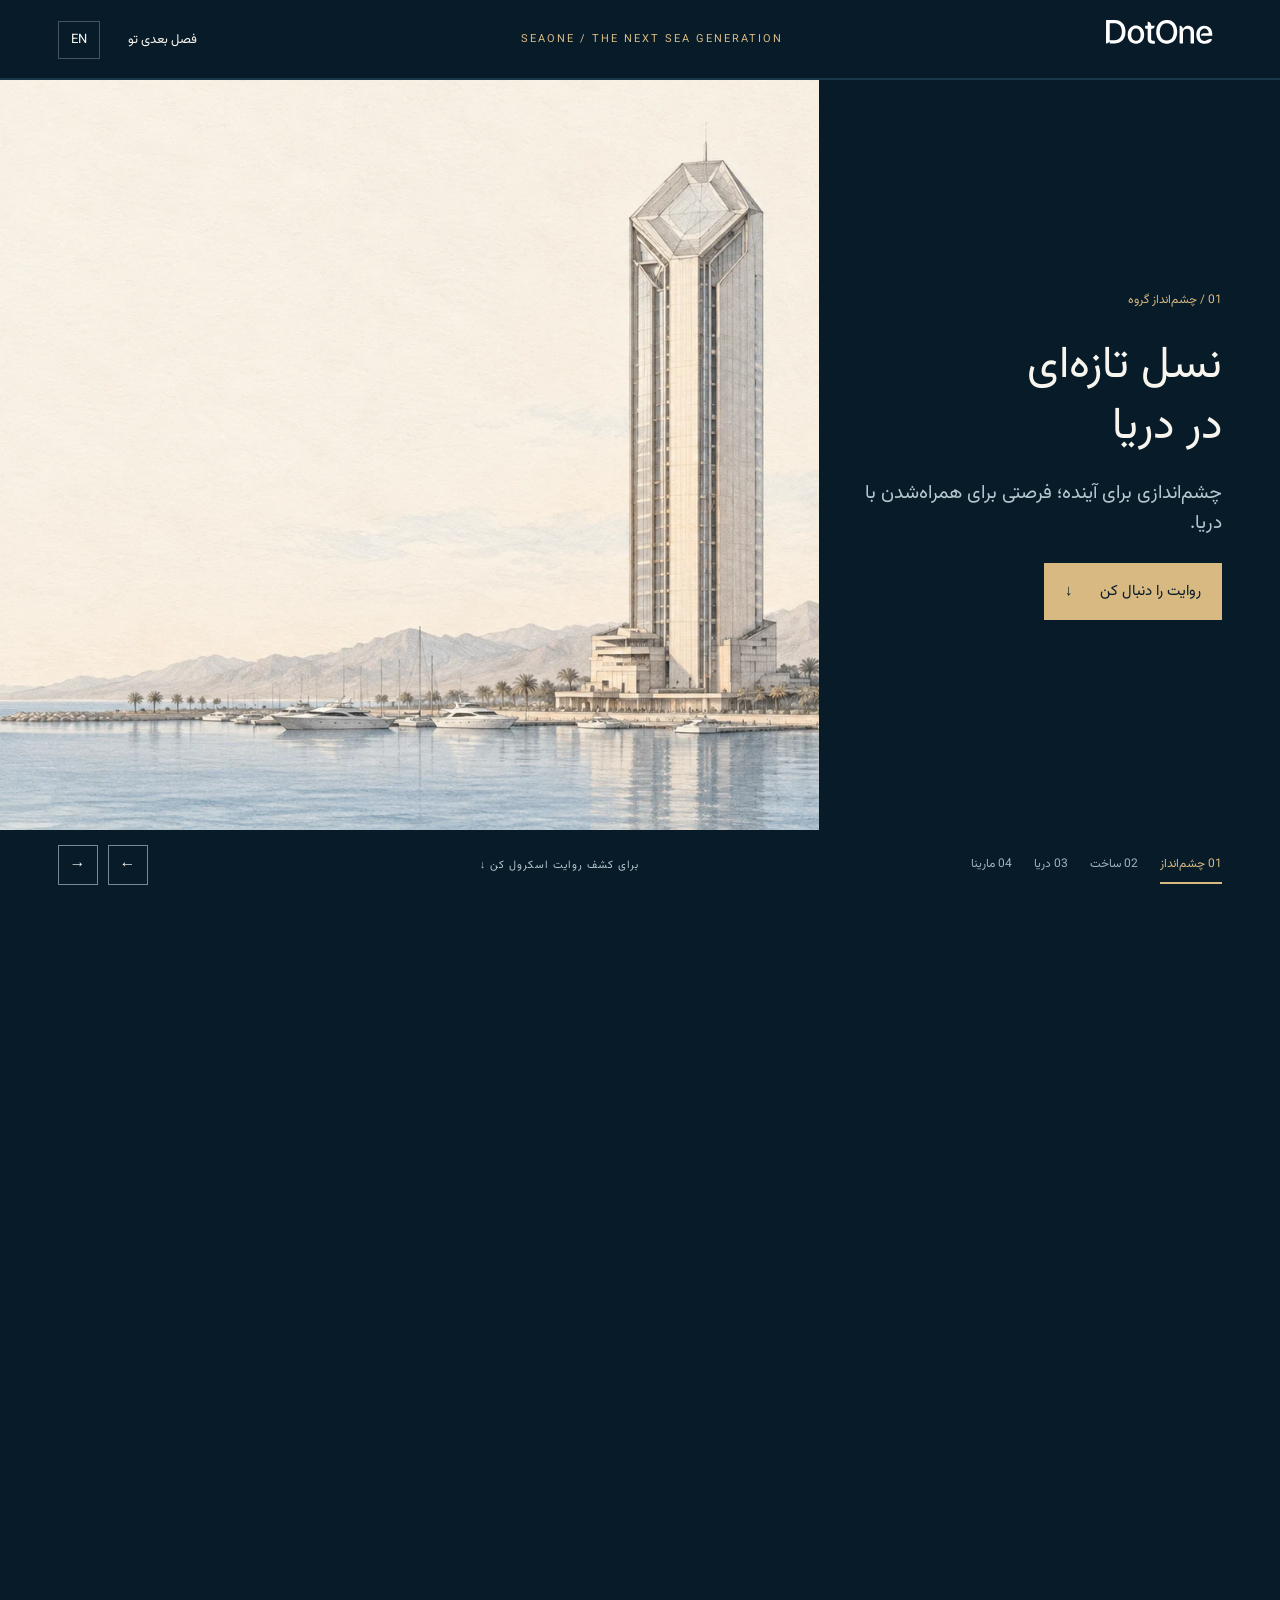
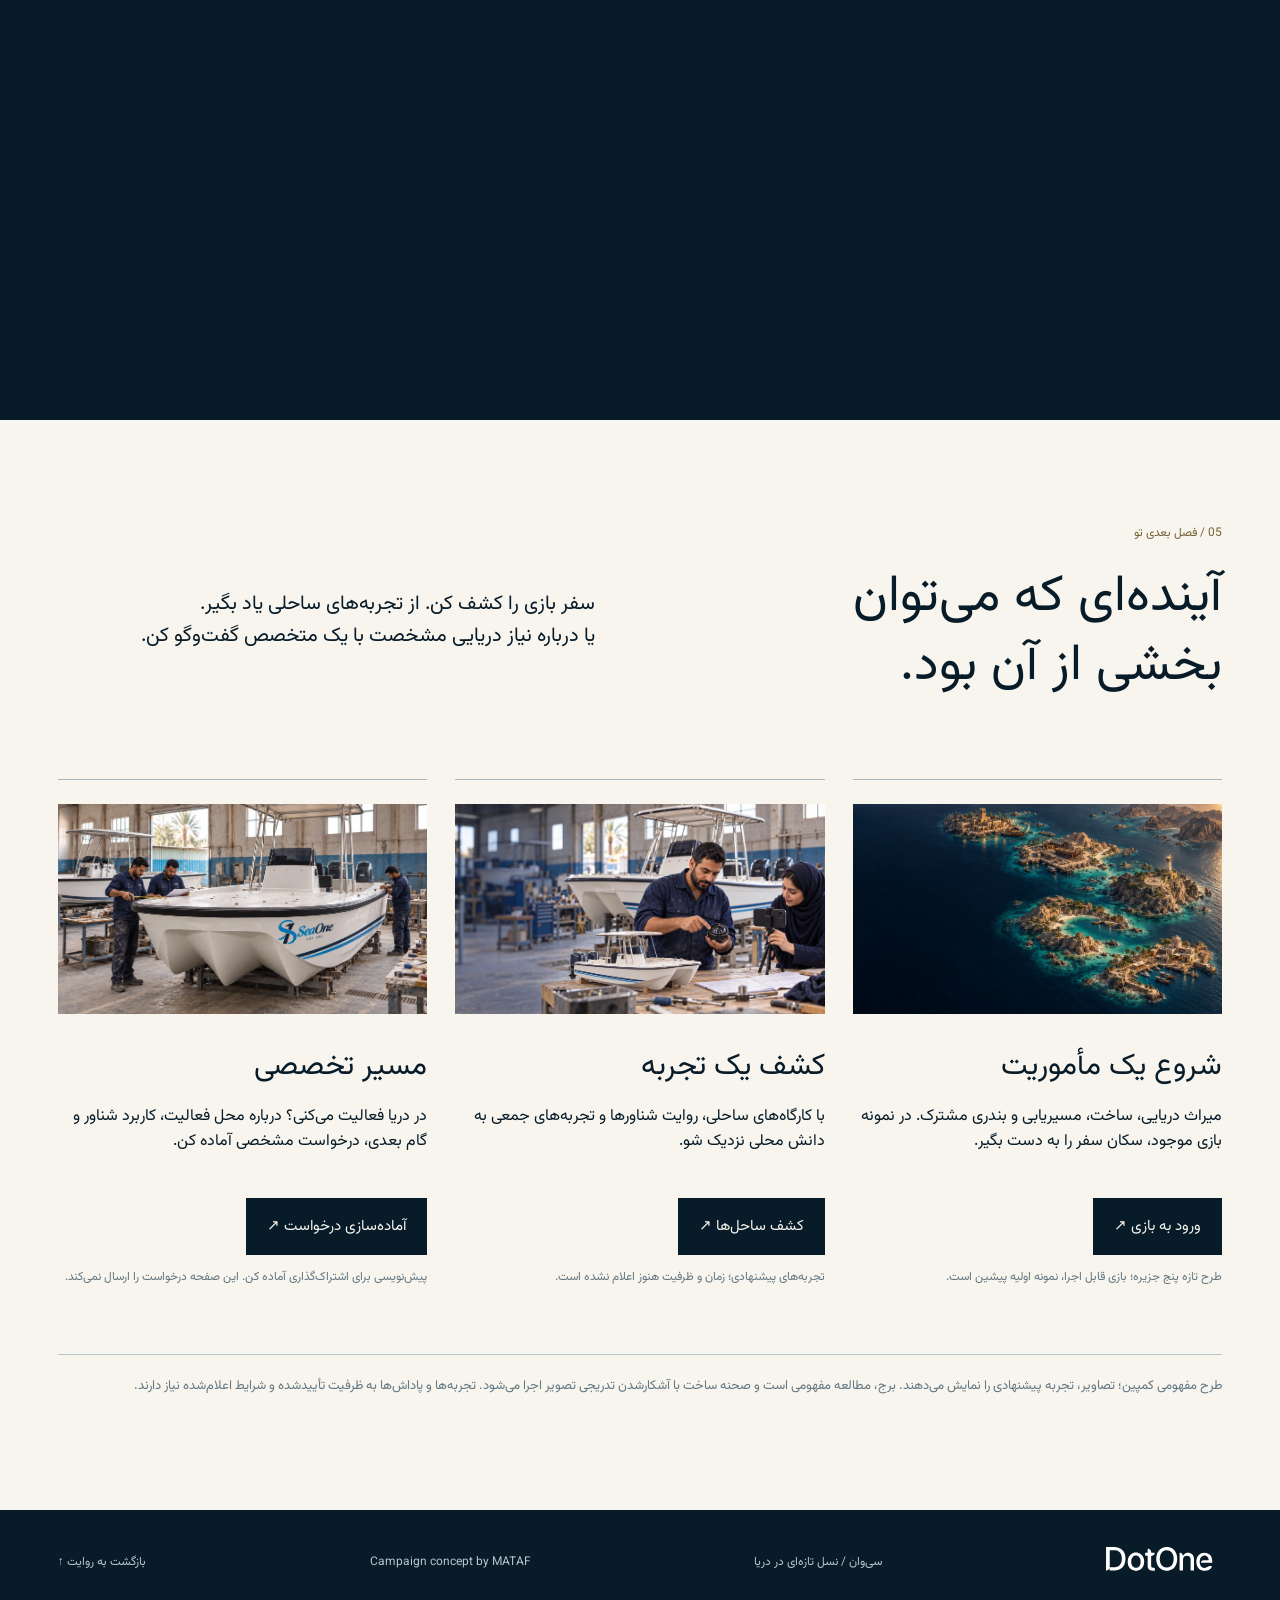
==== fa.html @ f6e58568 "Publish bilingual SeaOne scroll landing with campaign images and voyage prototypes" ====
<!DOCTYPE html><html lang="fa" dir="rtl"><head><meta charset="utf-8"><meta name="viewport" content="width=device-width,initial-scale=1"><meta name="theme-color" content="#071b29"><meta name="description" content="نسل تازه‌ای در دریا؛ روایت دات‌وان و سی‌وان از چشم‌انداز و ساخت شناور تا دریا و مارینا."/><title>سی‌وان؛ نسل تازه‌ای در دریا</title><link rel="preload" as="image" href="assets/story/tower.webp"><link rel="stylesheet" href="story.css?v=20261009"></head><body class="rtl"><a class="skip" href="#join">عبور از روایت و انتخاب مسیر</a><header><a href="fa.html" aria-label="Dot One"><img class="logo" src="assets/dotone_source_mark.svg" alt="Dot One"></a><span class="brand">SEAONE / THE NEXT SEA GENERATION</span><div class="nav-right"><a href="#join">فصل بعدی تو</a><a class="lang" href="index.html" lang="en">EN</a></div></header><div class="progress" aria-hidden="true"><i></i></div><main><div class="story"><div class="stage"><div class="visual"><img src="assets/story/tower.webp" data-scene="0" class="active" alt="طرح مفهومی برج دات‌وان کنار دریا" width="1672" height="941" decoding="async" fetchpriority=high><img src="assets/story/shipyard.webp" data-scene="1" class=" assembly" alt="شناور مرجع سی‌وان در کارگاه ساخت" width="1672" height="941" decoding="async" ><img src="assets/story/sea.webp" data-scene="2" class="" alt="شناور مرجع سی‌وان در دریا" width="1672" height="941" decoding="async" ><img src="assets/story/marina.webp" data-scene="3" class="" alt="شناور مرجع سی‌وان در اسکله ایرانی" width="1672" height="941" decoding="async" ></div><section class="copy active" data-scene="0" style="--image:url(assets/story/tower.webp)" aria-hidden="false"><span class="eyebrow">01 / چشم‌انداز گروه</span><h1>نسل تازه‌ای<br>در دریا</h1><p>چشم‌اندازی برای آینده؛ فرصتی برای همراه‌شدن با دریا.</p><button class="button" data-jump="1">روایت را دنبال کن<span aria-hidden="true">↓</span></button></section><section class="copy " data-scene="1" style="--image:url(assets/story/shipyard.webp)" aria-hidden="true"><span class="eyebrow">02 / ساخت شناور سی‌وان</span><h2>شناوری که<br>شکل می‌گیرد</h2><p>بدنه، تجهیزات و آزمون؛<br>توانمندی‌ای که می‌توان دید.</p><button class="button" data-jump="2">ادامه تا دریا<span aria-hidden="true">↓</span></button></section><section class="copy " data-scene="2" style="--image:url(assets/story/sea.webp)" aria-hidden="true"><span class="eyebrow">03 / ناوگان در دریا</span><h2>آینده‌ای<br>در حرکت</h2><p>شناور، روایت را پیش می‌برد.<br>آدم‌ها به آن معنا می‌دهند.</p><button class="button" data-jump="3">ساحل را کشف کن<span aria-hidden="true">↓</span></button></section><section class="copy " data-scene="3" style="--image:url(assets/story/marina.webp)" aria-hidden="true"><span class="eyebrow">04 / دعوت به مارینا</span><h2>جای تو<br>کنار دریا</h2><p>از کنجکاوی شروع کن.<br>راهی برای یادگیری، بازی و مشارکت پیدا کن.</p><a class="button" href="#join">مسیرت را انتخاب کن<span aria-hidden="true">↓</span></a></section><div class="part-label" aria-hidden="true"></div><div class="story-bar"><nav class="chapters" aria-label="فصل‌های روایت"><button data-jump="0" aria-label="چشم‌انداز">01 <span>چشم‌انداز</span></button><button data-jump="1" aria-label="ساخت">02 <span>ساخت</span></button><button data-jump="2" aria-label="دریا">03 <span>دریا</span></button><button data-jump="3" aria-label="مارینا">04 <span>مارینا</span></button></nav><span class="hint">برای کشف روایت اسکرول کن ↓</span><div class="arrows"><button id="prev" aria-label="فصل قبل">←</button><button id="next" aria-label="فصل بعد">→</button></div></div></div></div><section class="join" id="join"><div class="join-intro"><div><span class="eyebrow">05 / فصل بعدی تو</span><h2>آینده‌ای که می‌توان<br>بخشی از آن بود.</h2></div><p>سفر بازی را کشف کن. از تجربه‌های ساحلی یاد بگیر.<br>یا درباره نیاز دریایی مشخصت با یک متخصص گفت‌وگو کن.</p></div><div class="paths"><article class="path"><img src="assets/story/islands.webp" alt="پنج جزیره در طرح مفهومی بازی سی‌وان" loading="lazy" width="1672" height="941"><h3>شروع یک مأموریت</h3><p>میراث دریایی، ساخت، مسیریابی و بندری مشترک. در نمونه بازی موجود، سکان سفر را به دست بگیر.</p><button class="button" data-open="game">ورود به بازی ↗</button><p class="small">طرح تازه پنج جزیره؛ بازی قابل اجرا، نمونه اولیه پیشین است.</p></article><article class="path"><img src="assets/story/workshop.webp" alt="طرح مفهومی کارگاه مدل شناور" loading="lazy" width="1672" height="941"><h3>کشف یک تجربه</h3><p>با کارگاه‌های ساحلی، روایت شناورها و تجربه‌های جمعی به دانش محلی نزدیک شو.</p><button class="button" data-open="chapters">کشف ساحل‌ها ↗</button><p class="small">تجربه‌های پیشنهادی؛ زمان و ظرفیت هنوز اعلام نشده است.</p></article><article class="path"><img src="assets/story/shipyard.webp" alt="شناور سی‌وان در کارگاه ساخت" loading="lazy" width="1672" height="941"><h3>مسیر تخصصی</h3><p>در دریا فعالیت می‌کنی؟ درباره محل فعالیت، کاربرد شناور و گام بعدی، درخواست مشخصی آماده کن.</p><button class="button" data-open="adviser">آماده‌سازی درخواست ↗</button><p class="small">پیش‌نویسی برای اشتراک‌گذاری آماده کن. این صفحه درخواست را ارسال نمی‌کند.</p></article></div><p class="end-note">طرح مفهومی کمپین؛ تصاویر، تجربه پیشنهادی را نمایش می‌دهند. برج، مطالعه مفهومی است و صحنه ساخت با آشکارشدن تدریجی تصویر اجرا می‌شود. تجربه‌ها و پاداش‌ها به ظرفیت تأییدشده و شرایط اعلام‌شده نیاز دارند.</p></section></main><footer><img src="assets/dotone_source_mark.svg" alt="Dot One" class="logo"><span>سی‌وان / نسل تازه‌ای در دریا</span><span>Campaign concept by MATAF</span><a href="#">بازگشت به روایت ↑</a></footer><dialog id="game" aria-labelledby="gameTitle"><div class="dialog-head"><h2 id="gameTitle">سکان را به دست بگیر</h2><button class="close" data-close aria-label="بستن بازی">×</button></div><iframe title="نمونه اولیه بازی سفر سی‌وان" data-src="voyage-fa.html"></iframe></dialog><dialog id="chapters" aria-labelledby="chaptersTitle"><div class="dialog-head"><h2 id="chaptersTitle">سه مسیر برای آشنایی با دریا</h2><button class="close" data-close aria-label="بستن تجربه‌ها">×</button></div><div class="regions"><section><h3>ساحل جنوب</h3><p>کیش و قشم نقاط پیشنهادی پایلوت‌اند. راهنمایان محلی، ساخت و میراث دریایی، محتوای این تجربه را شکل می‌دهند.</p></section><section><h3>ساحل شمال</h3><p>انزلی نقطه پیشنهادی پایلوت است. یادگیری خانوادگی و روایت‌های خزر، فرصتی برای همراه‌شدن می‌سازند.</p></section><section><h3>تهران</h3><p>روایت دریایی را با تجربه‌های شهری، کارگاه‌های ساخت و گفت‌وگوهای تخصصی کشف کن.</p></section></div><p class="small">تجربه‌های مفهومی؛ ثبت‌نام رویداد هنوز باز نشده است.</p></dialog><dialog id="adviser" aria-labelledby="adviserTitle"><div class="dialog-head"><h2 id="adviserTitle">گفت‌وگوی بعدی را آماده کن</h2><button class="close" data-close aria-label="بستن درخواست">×</button></div><p>شرح کوتاهی از نیازت برای متخصص سی‌وان آماده کن. آن را دانلود کن و از مسیر ارتباطی موردنظرت به اشتراک بگذار.</p><form id="enquiryForm"><label>بندر یا محل فعالیت<input name="Location" required maxlength="120" autocomplete="address-level2"></label><label>کاربرد موردنظر<select name="Use"><option>تجاری / صیادی</option><option>تفریحی / گردشگری</option><option>عملیات / همکاری</option></select></label><label>درباره چه موضوعی می‌خواهی گفت‌وگو کنی؟<textarea name="Brief" required maxlength="1800"></textarea></label><button class="button" type="submit">دانلود پیش‌نویس درخواست ↓</button><p class="small" id="formStatus" role="status">پیش‌نویس نزد خودت می‌ماند؛ این صفحه درخواست را ارسال نمی‌کند.</p></form></dialog><script src="story.js?v=20261009"></script></body></html>
---- story.css ----
@font-face{font-family:Vazir;src:url('assets/Vazirmatn.ttf') format('truetype');font-display:swap}*{box-sizing:border-box}html{scroll-behavior:smooth;scroll-padding-top:80px}body{margin:0;background:#071b29;color:#f7f5ed;font-family:Arial,sans-serif}body:lang(fa){font-family:Vazir,sans-serif}a{color:inherit;text-decoration:none}button,input,select,textarea{font:inherit}button,a,input,select,textarea{outline-offset:5px}button{cursor:pointer}button:disabled{opacity:.35;cursor:default}.skip{position:fixed;top:-90px;z-index:20;background:#d8b982;color:#071b29;padding:16px}.skip:focus{top:0}header{height:80px;position:fixed;inset:0 0 auto;display:flex;align-items:center;justify-content:space-between;padding:0 4.5vw;background:#071b29;z-index:10;border-bottom:1px solid #ffffff20}.logo{width:116px;height:34px;object-fit:contain}.nav-right{display:flex;align-items:center;gap:28px;font-size:13px}.brand{font-size:11px;letter-spacing:2px;color:#d8b982}.lang{border:1px solid #ffffff40;padding:8px 12px}.story{height:580svh;position:relative}.stage{height:100svh;min-height:680px;position:sticky;top:0;overflow:hidden}.visual{position:absolute;inset:80px 0 70px 36%;overflow:hidden;background:#102b39}.visual img{width:100%;height:100%;object-fit:cover;position:absolute;inset:0;opacity:0;transform:scale(1.025);transition:opacity .7s,transform 1s}.visual img.active{opacity:1;transform:scale(1)}.visual img[data-scene='0']{object-position:75% center}.visual img[data-scene='1']{object-fit:contain;background:#071b29}.visual img[data-scene='3']{object-position:60% center}.copy{position:absolute;top:80px;bottom:70px;left:4.5vw;width:28%;display:flex;flex-direction:column;justify-content:center;visibility:hidden;opacity:0;transition:opacity .5s,transform .5s;transform:translateY(12px)}.copy.active{opacity:1;visibility:visible;transform:none}.eyebrow{font-size:12px;color:#d8b982;letter-spacing:1.5px;line-height:1.7}.copy h1,.copy h2{font-family:Georgia,serif;font-weight:400;font-size:clamp(42px,4.2vw,72px);line-height:1.08;margin:26px 0 22px;letter-spacing:-1.5px}.copy p{font-size:clamp(17px,1.5vw,22px);line-height:1.55;color:#b5c7ce;max-width:370px;margin:0 0 24px}.button{display:inline-flex;justify-content:space-between;align-items:center;gap:28px;padding:16px 20px;background:#d8b982;border:1px solid #d8b982;color:#071b29;width:fit-content;min-height:48px;font-size:15px}.button.secondary{background:transparent;color:#f7f5ed;border-color:#718b99}.story-bar{position:absolute;bottom:0;left:0;right:0;height:70px;display:flex;justify-content:space-between;align-items:center;padding:0 4.5vw;background:#071b29;gap:20px}.chapters{display:flex;gap:22px}.chapters button{color:#9fb4bf;background:none;border:0;border-bottom:2px solid transparent;padding:9px 0;font-size:12px}.chapters button[aria-current='step']{color:#d8b982;border-color:#d8b982}.arrows{display:flex;gap:10px}.arrows button{border:1px solid #718b99;background:transparent;color:#f7f5ed;width:40px;height:40px}.progress{height:2px;position:fixed;top:78px;left:0;width:100%;background:#183949;z-index:12}.progress i{display:block;width:0;height:100%;background:#d8b982}.hint{font-size:11px;color:#b5c7ce;letter-spacing:1px}.part-label{position:absolute;bottom:94px;right:3vw;font-size:12px;padding:10px 14px;color:#071b29;background:#f7f5ed;opacity:0}.part-label.on{opacity:1}.assembly{clip-path:inset(0 0 0 var(--reveal,100%))}.join{scroll-margin-top:80px;background:#f7f5ed;color:#071b29;padding:100px 4.5vw}.join-intro{display:grid;grid-template-columns:1fr 1fr;gap:7vw;align-items:center;margin-bottom:60px}.join h2{font-family:Georgia,serif;font-size:clamp(36px,4vw,64px);font-weight:400;line-height:1.1;margin:18px 0}.join-intro p{font-size:20px;line-height:1.6}.join .eyebrow{color:#786136}.paths{display:grid;grid-template-columns:repeat(3,1fr);gap:28px}.path{border-top:1px solid #aab6bc;padding-top:24px}.path img{width:100%;height:210px;object-fit:cover}.path h3{font-family:Georgia,serif;font-size:30px;font-weight:400;margin:24px 0 14px}.path p{font-size:16px;line-height:1.6;min-height:78px}.path button{background:#071b29;color:#f7f5ed;border-color:#071b29}.path .small,.small{font-size:12px;line-height:1.7;min-height:0;color:#647783}.end-note{margin-top:55px;border-top:1px solid #b5c7ce;padding-top:20px;font-size:13px;line-height:1.7;color:#647783}footer{display:flex;justify-content:space-between;padding:35px 4.5vw;align-items:center;font-size:12px;color:#b5c7ce}dialog{border:1px solid #718b99;background:#071b29;color:#f7f5ed;width:min(900px,92vw);max-height:88svh;padding:28px}dialog::backdrop{background:#020b14da}.dialog-head{display:flex;align-items:center;justify-content:space-between;gap:20px;margin-bottom:22px}.dialog-head h2{font-family:Georgia,serif;font-weight:400;font-size:28px;margin:0}.close{background:none;border:1px solid #718b99;color:#fff;padding:10px 14px}iframe{width:100%;height:65svh;border:0;background:#071b29}dialog p{line-height:1.7;color:#b5c7ce}form{display:grid;gap:16px}label{display:grid;gap:8px;font-size:14px}input,textarea,select{width:100%;background:#15313f;border:1px solid #718b99;color:#f7f5ed;padding:14px;border-radius:0}textarea{resize:vertical;min-height:110px}.regions{display:grid;grid-template-columns:repeat(3,1fr);gap:20px}.regions h3{color:#d8b982;font-size:22px}.regions p{font-size:16px}.rtl .copy{left:auto;right:4.5vw}.rtl .visual{inset:80px 36% 70px 0}.rtl .copy h1,.rtl .copy h2,.rtl .join h2,.rtl .path h3{font-family:Vazir,sans-serif;letter-spacing:0;line-height:1.35}.rtl .copy h1,.rtl .copy h2{font-size:clamp(38px,3.5vw,60px)}.rtl .part-label{right:auto;left:3vw}.rtl .eyebrow{letter-spacing:0}
@media(max-width:900px){header{height:68px;padding:0 5vw}.brand{display:none}.nav-right{gap:14px}.progress{top:66px}.story{height:500svh}.stage{min-height:680px}.visual,.rtl .visual{inset:68px 0 auto;height:45svh;min-height:290px}.visual img[data-scene='0']{object-fit:cover;object-position:78% center}.copy,.rtl .copy{top:calc(68px + max(45svh,290px));bottom:64px;left:5vw;right:5vw;width:auto;justify-content:center}.copy h1,.copy h2{font-size:clamp(32px,6vw,46px);margin:12px 0;line-height:1.06;letter-spacing:-.5px}.copy p{font-size:16px;max-width:600px;margin-bottom:15px;line-height:1.45}.copy .eyebrow{font-size:10px}.copy .button{padding:11px 16px;min-height:42px}.story-bar{height:64px;padding:0 5vw}.chapters{gap:15px}.chapters button{font-size:10px}.hint{display:none}.arrows button{width:32px;height:32px}.part-label,.rtl .part-label{top:calc(68px + max(45svh,290px) - 44px);bottom:auto;right:5vw;left:auto}.join{padding:64px 5vw}.join-intro{grid-template-columns:1fr;gap:12px;margin-bottom:35px}.join-intro p{font-size:17px}.paths{grid-template-columns:1fr;gap:42px}.path p{min-height:0}.path img{height:260px}.regions{grid-template-columns:1fr;gap:0}footer{gap:24px;flex-wrap:wrap}.rtl .copy h1,.rtl .copy h2{font-size:32px;line-height:1.35}.rtl .copy p{font-size:14px}}
@media(max-height:700px) and (min-width:901px){.stage{min-height:560px}.copy h1,.copy h2{font-size:44px}.copy p{font-size:17px}}@media(prefers-reduced-motion:reduce){html{scroll-behavior:auto}*{transition:none!important;animation:none!important}.story{height:auto;padding-top:80px}.stage{height:auto;min-height:0;overflow:visible;position:relative;display:flex;flex-direction:column}.visual{display:none}.copy,.rtl .copy{position:relative;inset:auto;width:auto;min-height:300px;padding:40px 5vw;visibility:visible;opacity:1;transform:none}.copy:before{content:'';display:block;height:40svh;min-height:220px;background:var(--image) center/cover no-repeat;margin-bottom:30px}.copy[data-scene='0']:before{background-position:78% center}.story-bar{position:relative}.part-label{display:none}}
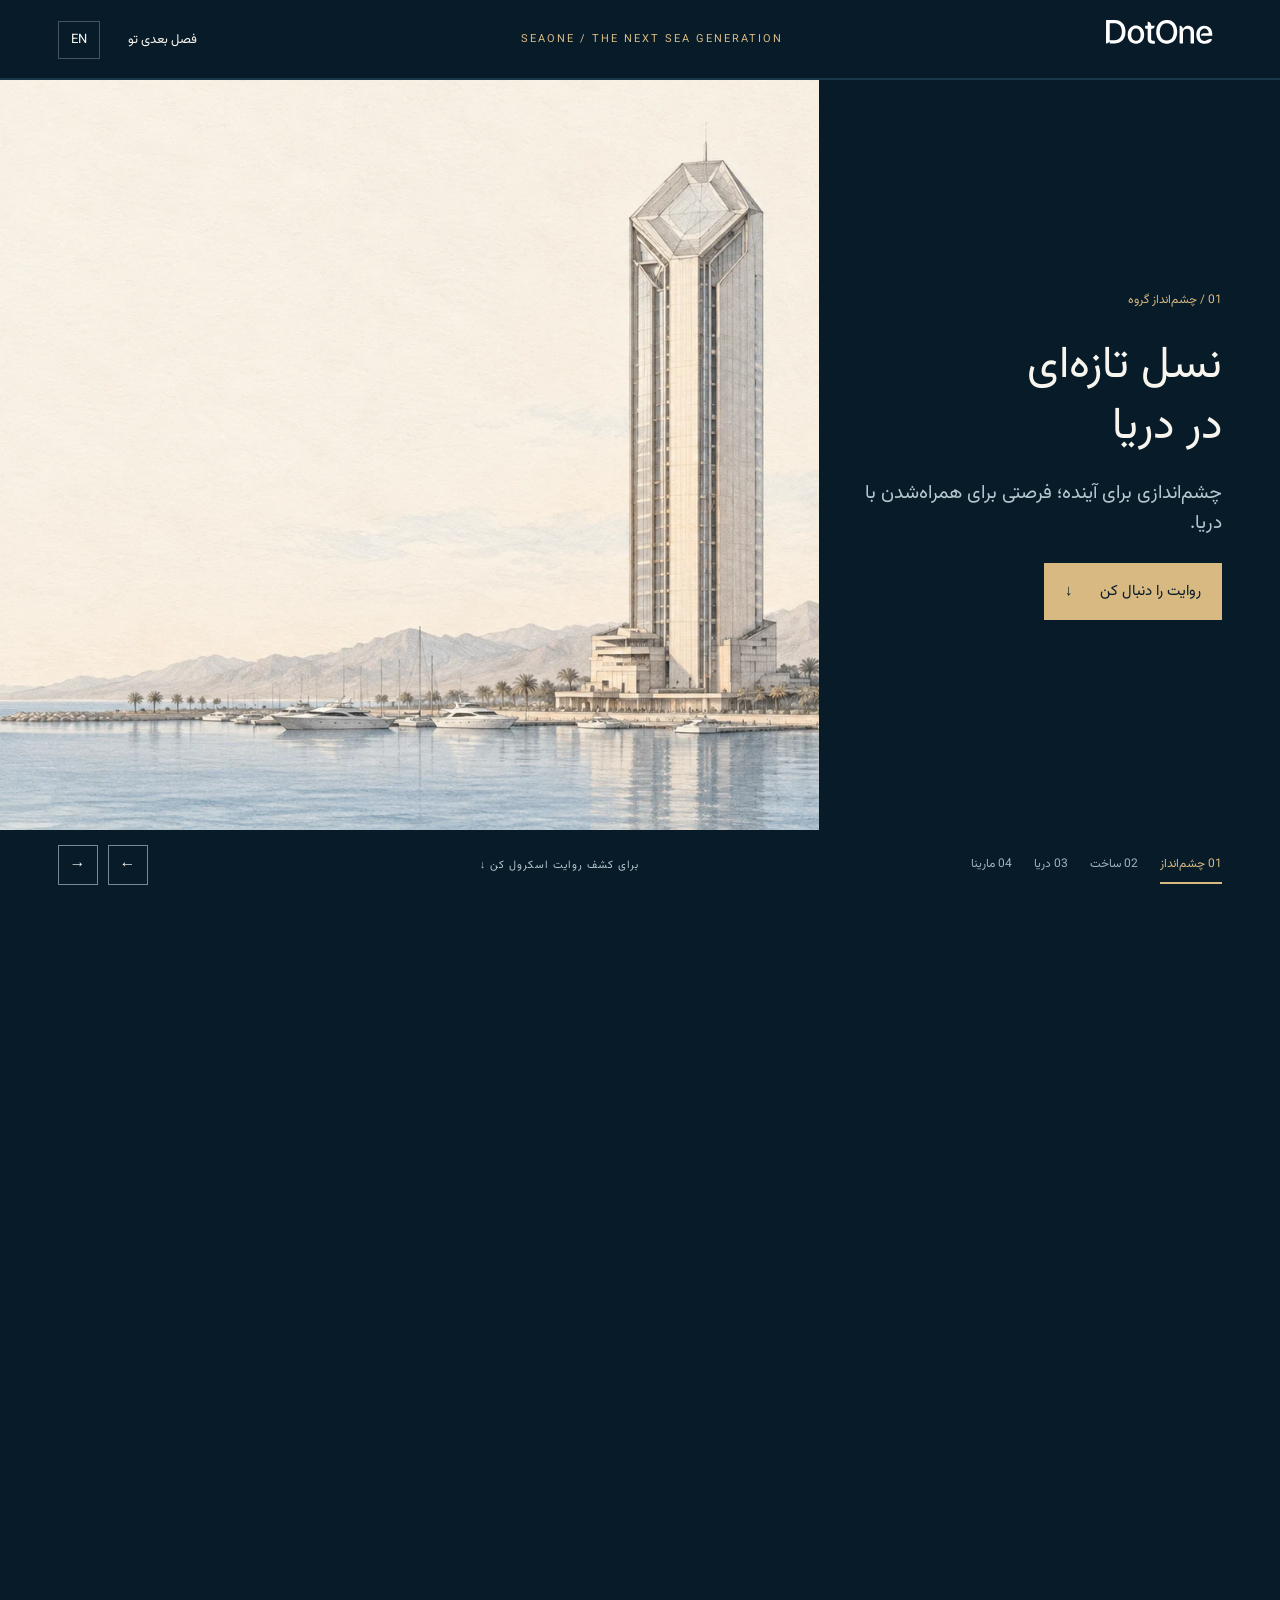
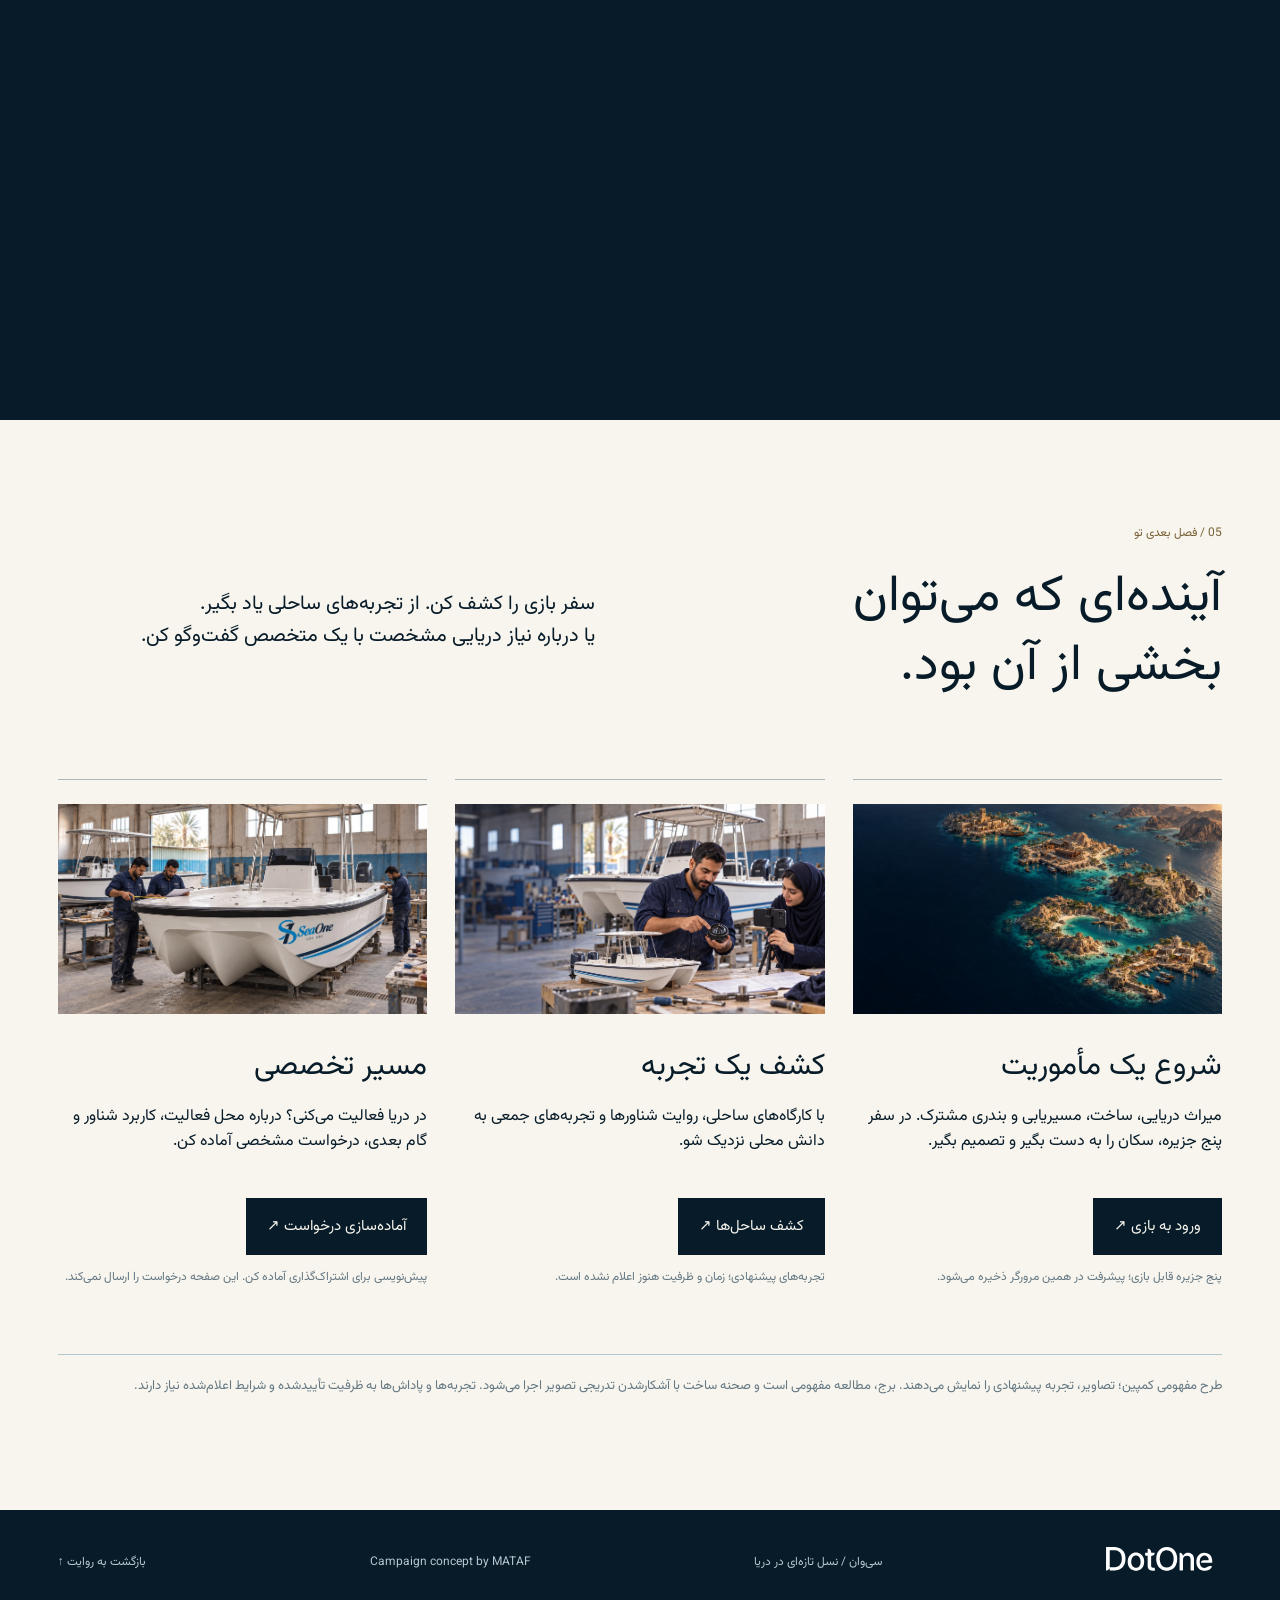
==== commit 65410716: "Complete bilingual five-island voyage with persistent progress, touch controls and harbour debrief" ====
--- a/fa.html
+++ b/fa.html
@@ -1 +1 @@
-<!DOCTYPE html><html lang="fa" dir="rtl"><head><meta charset="utf-8"><meta name="viewport" content="width=device-width,initial-scale=1"><meta name="theme-color" content="#071b29"><meta name="description" content="نسل تازه‌ای در دریا؛ روایت دات‌وان و سی‌وان از چشم‌انداز و ساخت شناور تا دریا و مارینا."/><title>سی‌وان؛ نسل تازه‌ای در دریا</title><link rel="preload" as="image" href="assets/story/tower.webp"><link rel="stylesheet" href="story.css?v=20261009"></head><body class="rtl"><a class="skip" href="#join">عبور از روایت و انتخاب مسیر</a><header><a href="fa.html" aria-label="Dot One"><img class="logo" src="assets/dotone_source_mark.svg" alt="Dot One"></a><span class="brand">SEAONE / THE NEXT SEA GENERATION</span><div class="nav-right"><a href="#join">فصل بعدی تو</a><a class="lang" href="index.html" lang="en">EN</a></div></header><div class="progress" aria-hidden="true"><i></i></div><main><div class="story"><div class="stage"><div class="visual"><img src="assets/story/tower.webp" data-scene="0" class="active" alt="طرح مفهومی برج دات‌وان کنار دریا" width="1672" height="941" decoding="async" fetchpriority=high><img src="assets/story/shipyard.webp" data-scene="1" class=" assembly" alt="شناور مرجع سی‌وان در کارگاه ساخت" width="1672" height="941" decoding="async" ><img src="assets/story/sea.webp" data-scene="2" class="" alt="شناور مرجع سی‌وان در دریا" width="1672" height="941" decoding="async" ><img src="assets/story/marina.webp" data-scene="3" class="" alt="شناور مرجع سی‌وان در اسکله ایرانی" width="1672" height="941" decoding="async" ></div><section class="copy active" data-scene="0" style="--image:url(assets/story/tower.webp)" aria-hidden="false"><span class="eyebrow">01 / چشم‌انداز گروه</span><h1>نسل تازه‌ای<br>در دریا</h1><p>چشم‌اندازی برای آینده؛ فرصتی برای همراه‌شدن با دریا.</p><button class="button" data-jump="1">روایت را دنبال کن<span aria-hidden="true">↓</span></button></section><section class="copy " data-scene="1" style="--image:url(assets/story/shipyard.webp)" aria-hidden="true"><span class="eyebrow">02 / ساخت شناور سی‌وان</span><h2>شناوری که<br>شکل می‌گیرد</h2><p>بدنه، تجهیزات و آزمون؛<br>توانمندی‌ای که می‌توان دید.</p><button class="button" data-jump="2">ادامه تا دریا<span aria-hidden="true">↓</span></button></section><section class="copy " data-scene="2" style="--image:url(assets/story/sea.webp)" aria-hidden="true"><span class="eyebrow">03 / ناوگان در دریا</span><h2>آینده‌ای<br>در حرکت</h2><p>شناور، روایت را پیش می‌برد.<br>آدم‌ها به آن معنا می‌دهند.</p><button class="button" data-jump="3">ساحل را کشف کن<span aria-hidden="true">↓</span></button></section><section class="copy " data-scene="3" style="--image:url(assets/story/marina.webp)" aria-hidden="true"><span class="eyebrow">04 / دعوت به مارینا</span><h2>جای تو<br>کنار دریا</h2><p>از کنجکاوی شروع کن.<br>راهی برای یادگیری، بازی و مشارکت پیدا کن.</p><a class="button" href="#join">مسیرت را انتخاب کن<span aria-hidden="true">↓</span></a></section><div class="part-label" aria-hidden="true"></div><div class="story-bar"><nav class="chapters" aria-label="فصل‌های روایت"><button data-jump="0" aria-label="چشم‌انداز">01 <span>چشم‌انداز</span></button><button data-jump="1" aria-label="ساخت">02 <span>ساخت</span></button><button data-jump="2" aria-label="دریا">03 <span>دریا</span></button><button data-jump="3" aria-label="مارینا">04 <span>مارینا</span></button></nav><span class="hint">برای کشف روایت اسکرول کن ↓</span><div class="arrows"><button id="prev" aria-label="فصل قبل">←</button><button id="next" aria-label="فصل بعد">→</button></div></div></div></div><section class="join" id="join"><div class="join-intro"><div><span class="eyebrow">05 / فصل بعدی تو</span><h2>آینده‌ای که می‌توان<br>بخشی از آن بود.</h2></div><p>سفر بازی را کشف کن. از تجربه‌های ساحلی یاد بگیر.<br>یا درباره نیاز دریایی مشخصت با یک متخصص گفت‌وگو کن.</p></div><div class="paths"><article class="path"><img src="assets/story/islands.webp" alt="پنج جزیره در طرح مفهومی بازی سی‌وان" loading="lazy" width="1672" height="941"><h3>شروع یک مأموریت</h3><p>میراث دریایی، ساخت، مسیریابی و بندری مشترک. در نمونه بازی موجود، سکان سفر را به دست بگیر.</p><button class="button" data-open="game">ورود به بازی ↗</button><p class="small">طرح تازه پنج جزیره؛ بازی قابل اجرا، نمونه اولیه پیشین است.</p></article><article class="path"><img src="assets/story/workshop.webp" alt="طرح مفهومی کارگاه مدل شناور" loading="lazy" width="1672" height="941"><h3>کشف یک تجربه</h3><p>با کارگاه‌های ساحلی، روایت شناورها و تجربه‌های جمعی به دانش محلی نزدیک شو.</p><button class="button" data-open="chapters">کشف ساحل‌ها ↗</button><p class="small">تجربه‌های پیشنهادی؛ زمان و ظرفیت هنوز اعلام نشده است.</p></article><article class="path"><img src="assets/story/shipyard.webp" alt="شناور سی‌وان در کارگاه ساخت" loading="lazy" width="1672" height="941"><h3>مسیر تخصصی</h3><p>در دریا فعالیت می‌کنی؟ درباره محل فعالیت، کاربرد شناور و گام بعدی، درخواست مشخصی آماده کن.</p><button class="button" data-open="adviser">آماده‌سازی درخواست ↗</button><p class="small">پیش‌نویسی برای اشتراک‌گذاری آماده کن. این صفحه درخواست را ارسال نمی‌کند.</p></article></div><p class="end-note">طرح مفهومی کمپین؛ تصاویر، تجربه پیشنهادی را نمایش می‌دهند. برج، مطالعه مفهومی است و صحنه ساخت با آشکارشدن تدریجی تصویر اجرا می‌شود. تجربه‌ها و پاداش‌ها به ظرفیت تأییدشده و شرایط اعلام‌شده نیاز دارند.</p></section></main><footer><img src="assets/dotone_source_mark.svg" alt="Dot One" class="logo"><span>سی‌وان / نسل تازه‌ای در دریا</span><span>Campaign concept by MATAF</span><a href="#">بازگشت به روایت ↑</a></footer><dialog id="game" aria-labelledby="gameTitle"><div class="dialog-head"><h2 id="gameTitle">سکان را به دست بگیر</h2><button class="close" data-close aria-label="بستن بازی">×</button></div><iframe title="نمونه اولیه بازی سفر سی‌وان" data-src="voyage-fa.html"></iframe></dialog><dialog id="chapters" aria-labelledby="chaptersTitle"><div class="dialog-head"><h2 id="chaptersTitle">سه مسیر برای آشنایی با دریا</h2><button class="close" data-close aria-label="بستن تجربه‌ها">×</button></div><div class="regions"><section><h3>ساحل جنوب</h3><p>کیش و قشم نقاط پیشنهادی پایلوت‌اند. راهنمایان محلی، ساخت و میراث دریایی، محتوای این تجربه را شکل می‌دهند.</p></section><section><h3>ساحل شمال</h3><p>انزلی نقطه پیشنهادی پایلوت است. یادگیری خانوادگی و روایت‌های خزر، فرصتی برای همراه‌شدن می‌سازند.</p></section><section><h3>تهران</h3><p>روایت دریایی را با تجربه‌های شهری، کارگاه‌های ساخت و گفت‌وگوهای تخصصی کشف کن.</p></section></div><p class="small">تجربه‌های مفهومی؛ ثبت‌نام رویداد هنوز باز نشده است.</p></dialog><dialog id="adviser" aria-labelledby="adviserTitle"><div class="dialog-head"><h2 id="adviserTitle">گفت‌وگوی بعدی را آماده کن</h2><button class="close" data-close aria-label="بستن درخواست">×</button></div><p>شرح کوتاهی از نیازت برای متخصص سی‌وان آماده کن. آن را دانلود کن و از مسیر ارتباطی موردنظرت به اشتراک بگذار.</p><form id="enquiryForm"><label>بندر یا محل فعالیت<input name="Location" required maxlength="120" autocomplete="address-level2"></label><label>کاربرد موردنظر<select name="Use"><option>تجاری / صیادی</option><option>تفریحی / گردشگری</option><option>عملیات / همکاری</option></select></label><label>درباره چه موضوعی می‌خواهی گفت‌وگو کنی؟<textarea name="Brief" required maxlength="1800"></textarea></label><button class="button" type="submit">دانلود پیش‌نویس درخواست ↓</button><p class="small" id="formStatus" role="status">پیش‌نویس نزد خودت می‌ماند؛ این صفحه درخواست را ارسال نمی‌کند.</p></form></dialog><script src="story.js?v=20261009"></script></body></html>+<!DOCTYPE html><html lang="fa" dir="rtl"><head><meta charset="utf-8"><meta name="viewport" content="width=device-width,initial-scale=1"><meta name="theme-color" content="#071b29"><meta name="description" content="نسل تازه‌ای در دریا؛ روایت دات‌وان و سی‌وان از چشم‌انداز و ساخت شناور تا دریا و مارینا."/><title>سی‌وان؛ نسل تازه‌ای در دریا</title><link rel="preload" as="image" href="assets/story/tower.webp"><link rel="stylesheet" href="story.css?v=20261009"></head><body class="rtl"><a class="skip" href="#join">عبور از روایت و انتخاب مسیر</a><header><a href="fa.html" aria-label="Dot One"><img class="logo" src="assets/dotone_source_mark.svg" alt="Dot One"></a><span class="brand">SEAONE / THE NEXT SEA GENERATION</span><div class="nav-right"><a href="#join">فصل بعدی تو</a><a class="lang" href="index.html" lang="en">EN</a></div></header><div class="progress" aria-hidden="true"><i></i></div><main><div class="story"><div class="stage"><div class="visual"><img src="assets/story/tower.webp" data-scene="0" class="active" alt="طرح مفهومی برج دات‌وان کنار دریا" width="1672" height="941" decoding="async" fetchpriority=high><img src="assets/story/shipyard.webp" data-scene="1" class=" assembly" alt="شناور مرجع سی‌وان در کارگاه ساخت" width="1672" height="941" decoding="async" ><img src="assets/story/sea.webp" data-scene="2" class="" alt="شناور مرجع سی‌وان در دریا" width="1672" height="941" decoding="async" ><img src="assets/story/marina.webp" data-scene="3" class="" alt="شناور مرجع سی‌وان در اسکله ایرانی" width="1672" height="941" decoding="async" ></div><section class="copy active" data-scene="0" style="--image:url(assets/story/tower.webp)" aria-hidden="false"><span class="eyebrow">01 / چشم‌انداز گروه</span><h1>نسل تازه‌ای<br>در دریا</h1><p>چشم‌اندازی برای آینده؛ فرصتی برای همراه‌شدن با دریا.</p><button class="button" data-jump="1">روایت را دنبال کن<span aria-hidden="true">↓</span></button></section><section class="copy " data-scene="1" style="--image:url(assets/story/shipyard.webp)" aria-hidden="true"><span class="eyebrow">02 / ساخت شناور سی‌وان</span><h2>شناوری که<br>شکل می‌گیرد</h2><p>بدنه، تجهیزات و آزمون؛<br>توانمندی‌ای که می‌توان دید.</p><button class="button" data-jump="2">ادامه تا دریا<span aria-hidden="true">↓</span></button></section><section class="copy " data-scene="2" style="--image:url(assets/story/sea.webp)" aria-hidden="true"><span class="eyebrow">03 / ناوگان در دریا</span><h2>آینده‌ای<br>در حرکت</h2><p>شناور، روایت را پیش می‌برد.<br>آدم‌ها به آن معنا می‌دهند.</p><button class="button" data-jump="3">ساحل را کشف کن<span aria-hidden="true">↓</span></button></section><section class="copy " data-scene="3" style="--image:url(assets/story/marina.webp)" aria-hidden="true"><span class="eyebrow">04 / دعوت به مارینا</span><h2>جای تو<br>کنار دریا</h2><p>از کنجکاوی شروع کن.<br>راهی برای یادگیری، بازی و مشارکت پیدا کن.</p><a class="button" href="#join">مسیرت را انتخاب کن<span aria-hidden="true">↓</span></a></section><div class="part-label" aria-hidden="true"></div><div class="story-bar"><nav class="chapters" aria-label="فصل‌های روایت"><button data-jump="0" aria-label="چشم‌انداز">01 <span>چشم‌انداز</span></button><button data-jump="1" aria-label="ساخت">02 <span>ساخت</span></button><button data-jump="2" aria-label="دریا">03 <span>دریا</span></button><button data-jump="3" aria-label="مارینا">04 <span>مارینا</span></button></nav><span class="hint">برای کشف روایت اسکرول کن ↓</span><div class="arrows"><button id="prev" aria-label="فصل قبل">←</button><button id="next" aria-label="فصل بعد">→</button></div></div></div></div><section class="join" id="join"><div class="join-intro"><div><span class="eyebrow">05 / فصل بعدی تو</span><h2>آینده‌ای که می‌توان<br>بخشی از آن بود.</h2></div><p>سفر بازی را کشف کن. از تجربه‌های ساحلی یاد بگیر.<br>یا درباره نیاز دریایی مشخصت با یک متخصص گفت‌وگو کن.</p></div><div class="paths"><article class="path"><img src="assets/story/islands.webp" alt="پنج جزیره در طرح مفهومی بازی سی‌وان" loading="lazy" width="1672" height="941"><h3>شروع یک مأموریت</h3><p>میراث دریایی، ساخت، مسیریابی و بندری مشترک. در سفر پنج جزیره، سکان را به دست بگیر و تصمیم بگیر.</p><button class="button" data-open="game">ورود به بازی ↗</button><p class="small">پنج جزیره قابل بازی؛ پیشرفت در همین مرورگر ذخیره می‌شود.</p></article><article class="path"><img src="assets/story/workshop.webp" alt="طرح مفهومی کارگاه مدل شناور" loading="lazy" width="1672" height="941"><h3>کشف یک تجربه</h3><p>با کارگاه‌های ساحلی، روایت شناورها و تجربه‌های جمعی به دانش محلی نزدیک شو.</p><button class="button" data-open="chapters">کشف ساحل‌ها ↗</button><p class="small">تجربه‌های پیشنهادی؛ زمان و ظرفیت هنوز اعلام نشده است.</p></article><article class="path"><img src="assets/story/shipyard.webp" alt="شناور سی‌وان در کارگاه ساخت" loading="lazy" width="1672" height="941"><h3>مسیر تخصصی</h3><p>در دریا فعالیت می‌کنی؟ درباره محل فعالیت، کاربرد شناور و گام بعدی، درخواست مشخصی آماده کن.</p><button class="button" data-open="adviser">آماده‌سازی درخواست ↗</button><p class="small">پیش‌نویسی برای اشتراک‌گذاری آماده کن. این صفحه درخواست را ارسال نمی‌کند.</p></article></div><p class="end-note">طرح مفهومی کمپین؛ تصاویر، تجربه پیشنهادی را نمایش می‌دهند. برج، مطالعه مفهومی است و صحنه ساخت با آشکارشدن تدریجی تصویر اجرا می‌شود. تجربه‌ها و پاداش‌ها به ظرفیت تأییدشده و شرایط اعلام‌شده نیاز دارند.</p></section></main><footer><img src="assets/dotone_source_mark.svg" alt="Dot One" class="logo"><span>سی‌وان / نسل تازه‌ای در دریا</span><span>Campaign concept by MATAF</span><a href="#">بازگشت به روایت ↑</a></footer><dialog id="game" aria-labelledby="gameTitle"><div class="dialog-head"><h2 id="gameTitle">سکان را به دست بگیر</h2><button class="close" data-close aria-label="بستن بازی">×</button></div><iframe title="نمونه اولیه بازی سفر سی‌وان" data-src="voyage-fa.html"></iframe></dialog><dialog id="chapters" aria-labelledby="chaptersTitle"><div class="dialog-head"><h2 id="chaptersTitle">سه مسیر برای آشنایی با دریا</h2><button class="close" data-close aria-label="بستن تجربه‌ها">×</button></div><div class="regions"><section><h3>ساحل جنوب</h3><p>کیش و قشم نقاط پیشنهادی پایلوت‌اند. راهنمایان محلی، ساخت و میراث دریایی، محتوای این تجربه را شکل می‌دهند.</p></section><section><h3>ساحل شمال</h3><p>انزلی نقطه پیشنهادی پایلوت است. یادگیری خانوادگی و روایت‌های خزر، فرصتی برای همراه‌شدن می‌سازند.</p></section><section><h3>تهران</h3><p>روایت دریایی را با تجربه‌های شهری، کارگاه‌های ساخت و گفت‌وگوهای تخصصی کشف کن.</p></section></div><p class="small">تجربه‌های مفهومی؛ ثبت‌نام رویداد هنوز باز نشده است.</p></dialog><dialog id="adviser" aria-labelledby="adviserTitle"><div class="dialog-head"><h2 id="adviserTitle">گفت‌وگوی بعدی را آماده کن</h2><button class="close" data-close aria-label="بستن درخواست">×</button></div><p>شرح کوتاهی از نیازت برای متخصص سی‌وان آماده کن. آن را دانلود کن و از مسیر ارتباطی موردنظرت به اشتراک بگذار.</p><form id="enquiryForm"><label>بندر یا محل فعالیت<input name="Location" required maxlength="120" autocomplete="address-level2"></label><label>کاربرد موردنظر<select name="Use"><option>تجاری / صیادی</option><option>تفریحی / گردشگری</option><option>عملیات / همکاری</option></select></label><label>درباره چه موضوعی می‌خواهی گفت‌وگو کنی؟<textarea name="Brief" required maxlength="1800"></textarea></label><button class="button" type="submit">دانلود پیش‌نویس درخواست ↓</button><p class="small" id="formStatus" role="status">پیش‌نویس نزد خودت می‌ماند؛ این صفحه درخواست را ارسال نمی‌کند.</p></form></dialog><script src="story.js?v=20261009"></script></body></html>
